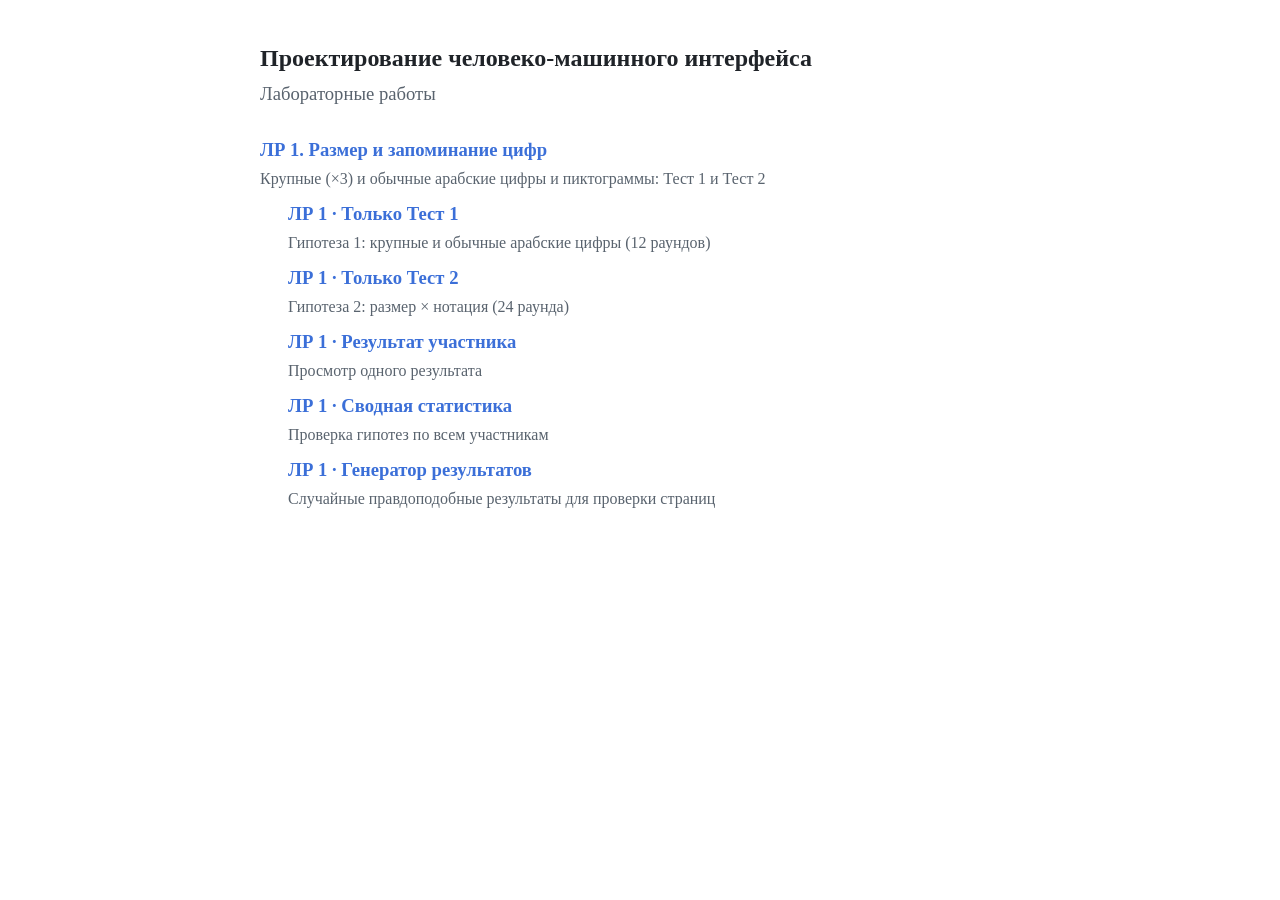
==== index.html @ 931d2281 "ЛР1: тест «Размер и запоминание» — крупные/обычные цифры и пиктограммы Тест 1 (гипотеза 1): крупные " ====
<!DOCTYPE html>
<html lang="ru">
<head>
  <meta charset="UTF-8">
  <meta name="viewport" content="width=device-width, initial-scale=1">
  <title>Проектирование ЧМИ — лабораторные</title>
  <style>
    html, body { overflow-x: clip; }
    body { margin: 0; font-family: "Times New Roman", Times, serif; font-size: 14pt; line-height: 1.5; background: #fff; color: #1f2328; }
    main { max-width: 760px; margin: 0 auto; padding: 40px 16px; }
    h1 { font-size: 18pt; margin: 0 0 4px; }
    p { color: #59636e; margin: 0 0 28px; }
    ul { list-style: none; padding: 0; margin: 0; }
    li + li { margin-top: 16px; }
    li.sub { margin-left: 28px; margin-top: 8px; }
    a { color: #3b6fd8; text-decoration: none; }
    a:hover b { text-decoration: underline; }
    a b { display: block; }
    a span { color: #59636e; font-size: 12pt; }
    @media (max-width: 560px) {
      body { font-size: 12pt; line-height: 1.45; }
      h1 { font-size: 16pt; }
      main { padding: 28px 16px; }
      a span { font-size: 10pt; }
    }
  </style>
</head>
<body>
  <main>
    <h1>Проектирование человеко-машинного интерфейса</h1>
    <p>Лабораторные работы</p>
    <ul>
      <li><a href="lab_1/"><b>ЛР 1. Размер и запоминание цифр</b><span>Крупные (×3) и обычные арабские цифры и пиктограммы: Тест 1 и Тест 2</span></a></li>
      <li class="sub"><a href="lab_1/?test=1"><b>ЛР 1 · Только Тест 1</b><span>Гипотеза 1: крупные и обычные арабские цифры (12 раундов)</span></a></li>
      <li class="sub"><a href="lab_1/?test=2"><b>ЛР 1 · Только Тест 2</b><span>Гипотеза 2: размер × нотация (24 раунда)</span></a></li>
      <li class="sub"><a href="lab_1/view.html"><b>ЛР 1 · Результат участника</b><span>Просмотр одного результата</span></a></li>
      <li class="sub"><a href="lab_1/summary.html"><b>ЛР 1 · Сводная статистика</b><span>Проверка гипотез по всем участникам</span></a></li>
      <li class="sub"><a href="lab_1/generate.html"><b>ЛР 1 · Генератор результатов</b><span>Случайные правдоподобные результаты для проверки страниц</span></a></li>
    </ul>
  </main>
</body>
</html>
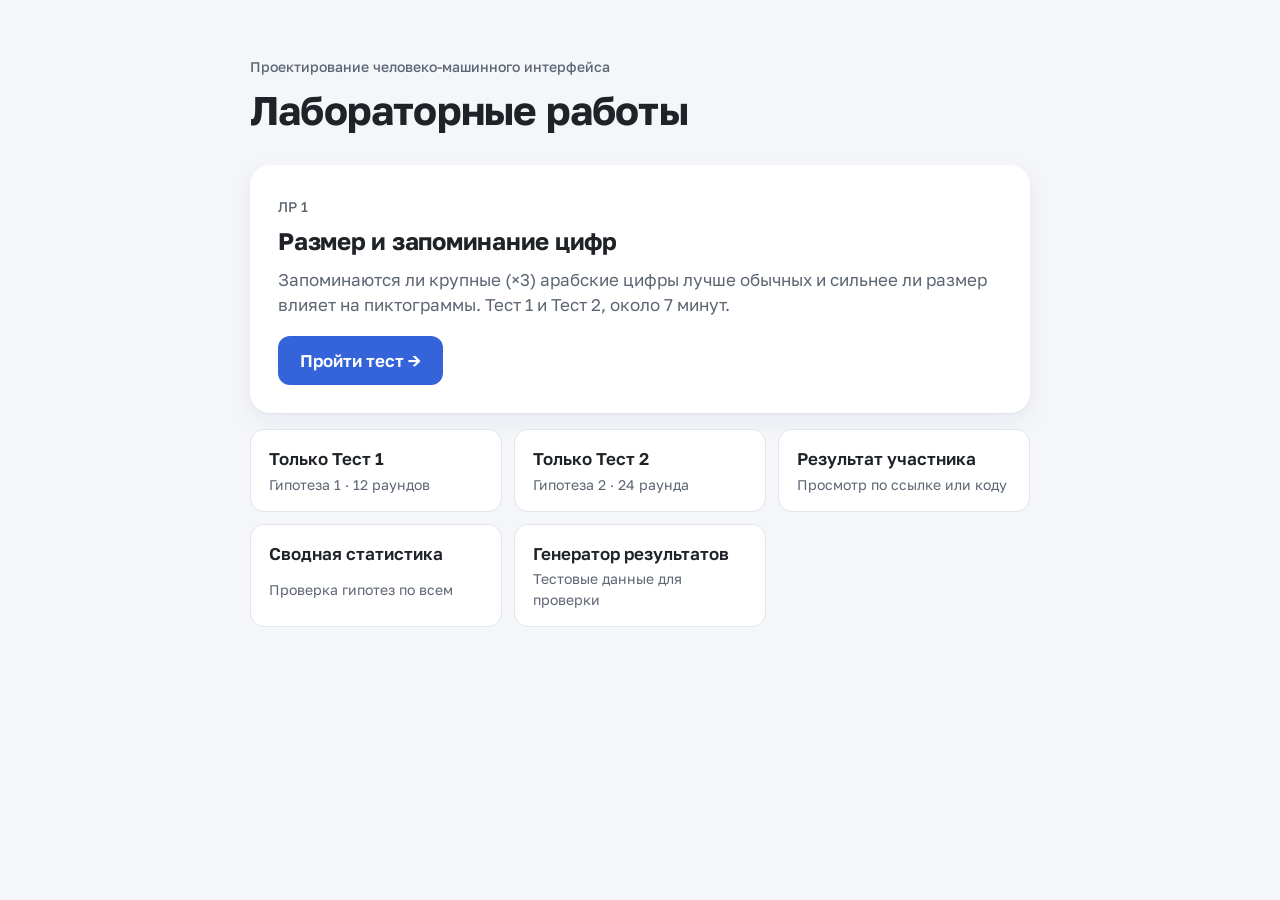
==== commit fc8e9e28: "Новый дизайн теста и отправка результатов в Telegram - Стартовый экран: шаги, план тестов с превью к" ====
--- a/index.html
+++ b/index.html
@@ -3,40 +3,51 @@
 <head>
   <meta charset="UTF-8">
   <meta name="viewport" content="width=device-width, initial-scale=1">
+  <meta name="theme-color" content="#f4f6fa">
   <title>Проектирование ЧМИ — лабораторные</title>
+  <link rel="preconnect" href="https://fonts.googleapis.com">
+  <link rel="preconnect" href="https://fonts.gstatic.com" crossorigin>
+  <link rel="stylesheet" href="https://fonts.googleapis.com/css2?family=Golos+Text:wght@400;500;600;700&display=swap">
   <style>
+    * { box-sizing: border-box; }
     html, body { overflow-x: clip; }
-    body { margin: 0; font-family: "Times New Roman", Times, serif; font-size: 14pt; line-height: 1.5; background: #fff; color: #1f2328; }
-    main { max-width: 760px; margin: 0 auto; padding: 40px 16px; }
-    h1 { font-size: 18pt; margin: 0 0 4px; }
-    p { color: #59636e; margin: 0 0 28px; }
-    ul { list-style: none; padding: 0; margin: 0; }
-    li + li { margin-top: 16px; }
-    li.sub { margin-left: 28px; margin-top: 8px; }
-    a { color: #3b6fd8; text-decoration: none; }
-    a:hover b { text-decoration: underline; }
-    a b { display: block; }
-    a span { color: #59636e; font-size: 12pt; }
-    @media (max-width: 560px) {
-      body { font-size: 12pt; line-height: 1.45; }
-      h1 { font-size: 16pt; }
-      main { padding: 28px 16px; }
-      a span { font-size: 10pt; }
-    }
+    body { margin: 0; font-family: "Golos Text", system-ui, -apple-system, "Segoe UI", Roboto, Arial, sans-serif; font-size: 17px; line-height: 1.5; background: #f4f6fa; color: #1f2328; -webkit-font-smoothing: antialiased; }
+    main { max-width: 820px; margin: 0 auto; padding: 56px 20px; }
+    .eyebrow { color: #5d6673; font-size: 14px; font-weight: 500; margin: 0 0 10px; }
+    h1 { font-size: clamp(28px, 5vw, 40px); letter-spacing: -0.02em; line-height: 1.15; margin: 0 0 32px; }
+    .lab { display: block; padding: 28px; background: #fff; border-radius: 20px; box-shadow: 0 1px 2px rgba(20,30,50,.05), 0 8px 24px rgba(20,30,50,.06); color: inherit; text-decoration: none; transition: transform .15s, box-shadow .15s; }
+    .lab:hover { transform: translateY(-2px); box-shadow: 0 2px 4px rgba(20,30,50,.06), 0 14px 32px rgba(20,30,50,.09); }
+    .lab small { color: #5d6673; font-size: 14px; font-weight: 500; }
+    .lab h2 { font-size: 24px; letter-spacing: -0.01em; margin: 4px 0 8px; }
+    .lab p { color: #5d6673; margin: 0 0 18px; }
+    .go { display: inline-flex; padding: 12px 22px; border-radius: 12px; background: #3563d9; color: #fff; font-weight: 600; }
+    .links { display: grid; grid-template-columns: repeat(auto-fit, minmax(220px, 1fr)); gap: 12px; margin-top: 16px; }
+    .links a { display: grid; gap: 2px; padding: 16px 18px; background: #fff; border-radius: 14px; color: inherit; text-decoration: none; border: 1px solid #e1e5ec; }
+    .links a:hover { border-color: #3563d9; }
+    .links b { font-weight: 600; }
+    .links span { color: #5d6673; font-size: 14px; }
+    @media (max-width: 560px) { main { padding: 32px 16px; } .lab { padding: 22px 18px; } }
   </style>
 </head>
 <body>
   <main>
-    <h1>Проектирование человеко-машинного интерфейса</h1>
-    <p>Лабораторные работы</p>
-    <ul>
-      <li><a href="lab_1/"><b>ЛР 1. Размер и запоминание цифр</b><span>Крупные (×3) и обычные арабские цифры и пиктограммы: Тест 1 и Тест 2</span></a></li>
-      <li class="sub"><a href="lab_1/?test=1"><b>ЛР 1 · Только Тест 1</b><span>Гипотеза 1: крупные и обычные арабские цифры (12 раундов)</span></a></li>
-      <li class="sub"><a href="lab_1/?test=2"><b>ЛР 1 · Только Тест 2</b><span>Гипотеза 2: размер × нотация (24 раунда)</span></a></li>
-      <li class="sub"><a href="lab_1/view.html"><b>ЛР 1 · Результат участника</b><span>Просмотр одного результата</span></a></li>
-      <li class="sub"><a href="lab_1/summary.html"><b>ЛР 1 · Сводная статистика</b><span>Проверка гипотез по всем участникам</span></a></li>
-      <li class="sub"><a href="lab_1/generate.html"><b>ЛР 1 · Генератор результатов</b><span>Случайные правдоподобные результаты для проверки страниц</span></a></li>
-    </ul>
+    <p class="eyebrow">Проектирование человеко-машинного интерфейса</p>
+    <h1>Лабораторные работы</h1>
+
+    <a class="lab" href="lab_1/">
+      <small>ЛР 1</small>
+      <h2>Размер и запоминание цифр</h2>
+      <p>Запоминаются ли крупные (×3) арабские цифры лучше обычных и сильнее ли размер влияет на пиктограммы. Тест 1 и Тест 2, около 7 минут.</p>
+      <span class="go">Пройти тест →</span>
+    </a>
+
+    <div class="links">
+      <a href="lab_1/?test=1"><b>Только Тест 1</b><span>Гипотеза 1 · 12 раундов</span></a>
+      <a href="lab_1/?test=2"><b>Только Тест 2</b><span>Гипотеза 2 · 24 раунда</span></a>
+      <a href="lab_1/view.html"><b>Результат участника</b><span>Просмотр по ссылке или коду</span></a>
+      <a href="lab_1/summary.html"><b>Сводная статистика</b><span>Проверка гипотез по всем</span></a>
+      <a href="lab_1/generate.html"><b>Генератор результатов</b><span>Тестовые данные для проверки</span></a>
+    </div>
   </main>
 </body>
 </html>
